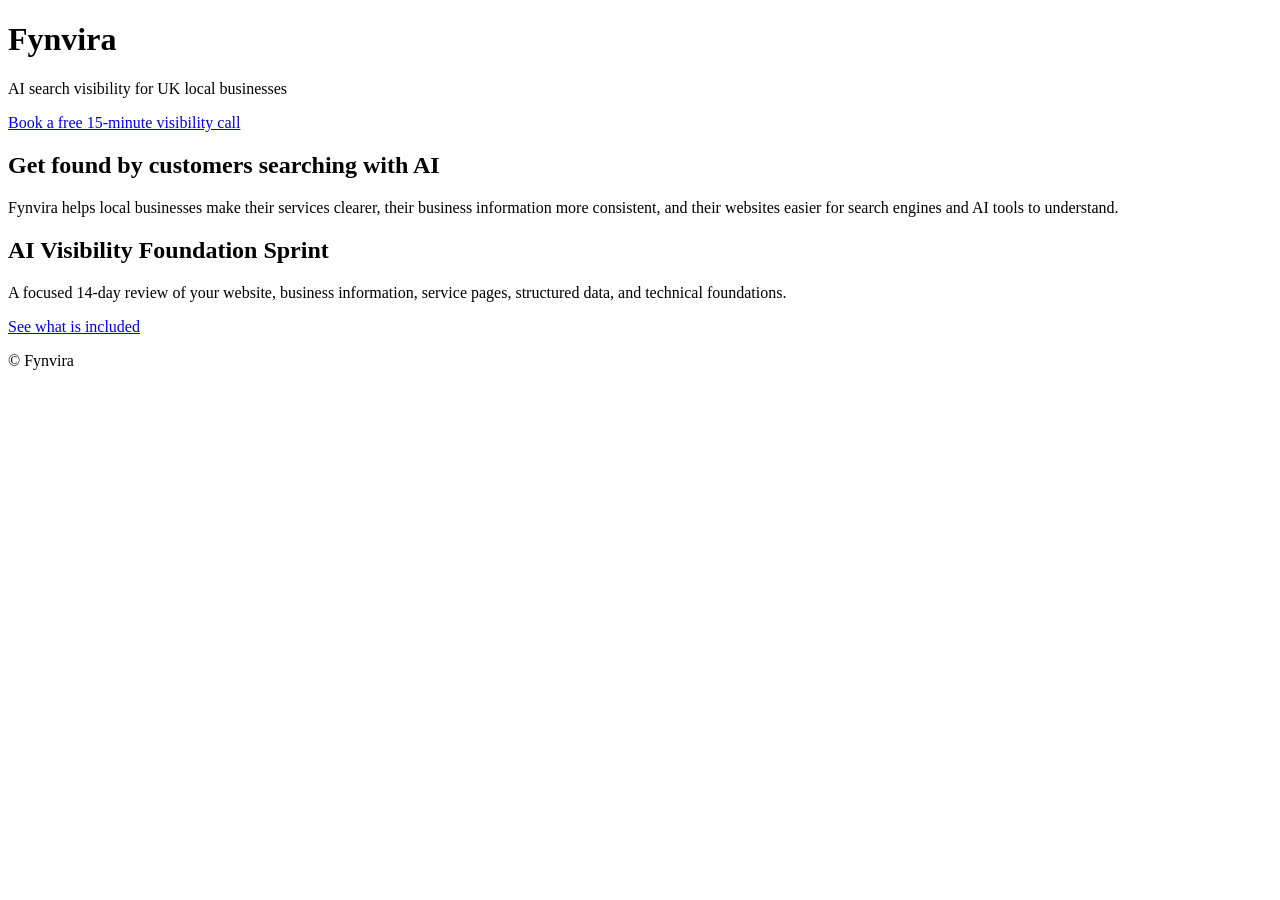
==== index.html @ 626ae85f "Add initial HTML structure for Fynvira website" ====
<!DOCTYPE html>
<html lang="en-GB">
<head>
  <meta charset="UTF-8">
  <meta name="viewport" content="width=device-width, initial-scale=1.0">
  <title>Fynvira | AI Search Visibility for UK Local Businesses</title>
  <meta name="description" content="Fynvira helps UK local businesses improve AI search visibility with clearer service pages, structured data, and practical technical SEO.">
  <link rel="stylesheet" href="style.css">
</head>
<body>
  <header>
    <h1>Fynvira</h1>
    <p>AI search visibility for UK local businesses</p>
    <a href="/contact.html">Book a free 15-minute visibility call</a>
  </header>

  <main>
    <section>
      <h2>Get found by customers searching with AI</h2>
      <p>
        Fynvira helps local businesses make their services clearer, their
        business information more consistent, and their websites easier for
        search engines and AI tools to understand.
      </p>
    </section>

    <section>
      <h2>AI Visibility Foundation Sprint</h2>
      <p>
        A focused 14-day review of your website, business information,
        service pages, structured data, and technical foundations.
      </p>
      <a href="/ai-visibility-foundation-sprint.html">See what is included</a>
    </section>
  </main>

  <footer>
    <p>© Fynvira</p>
  </footer>
</body>
</html>
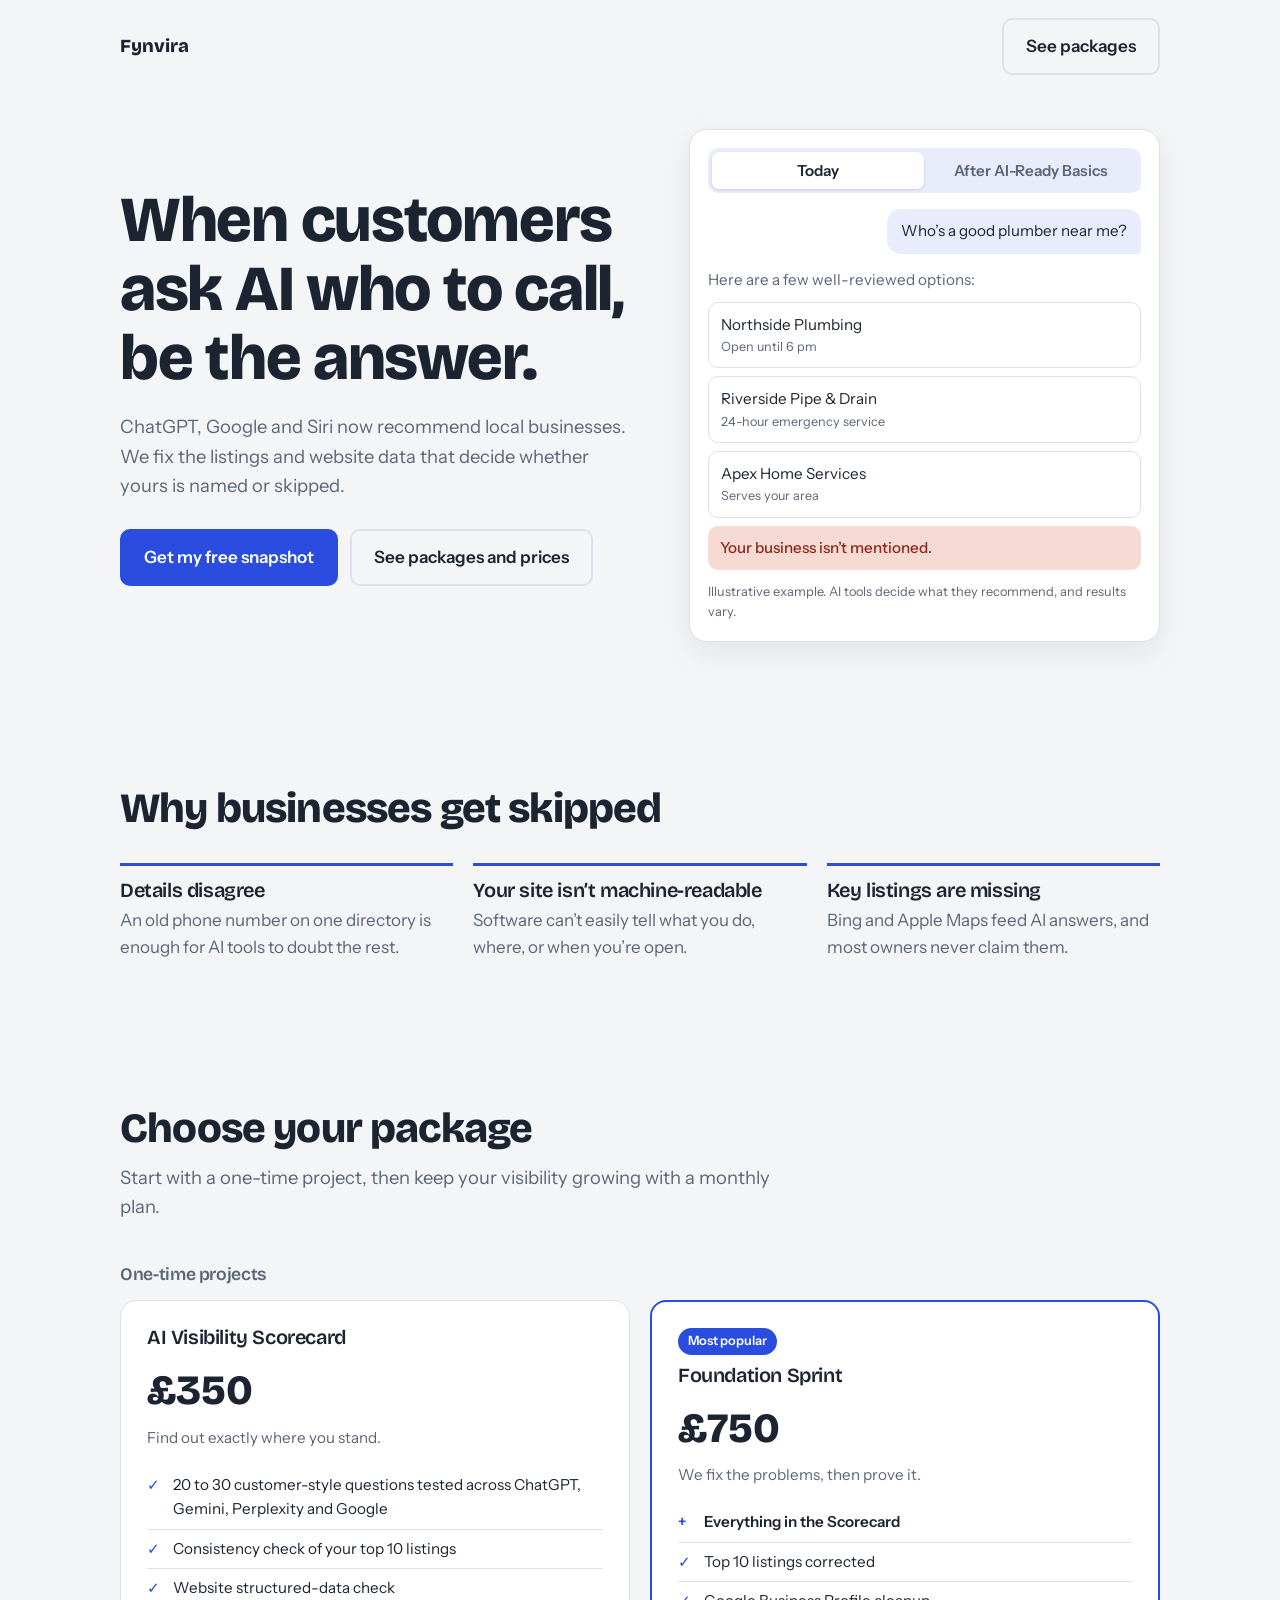
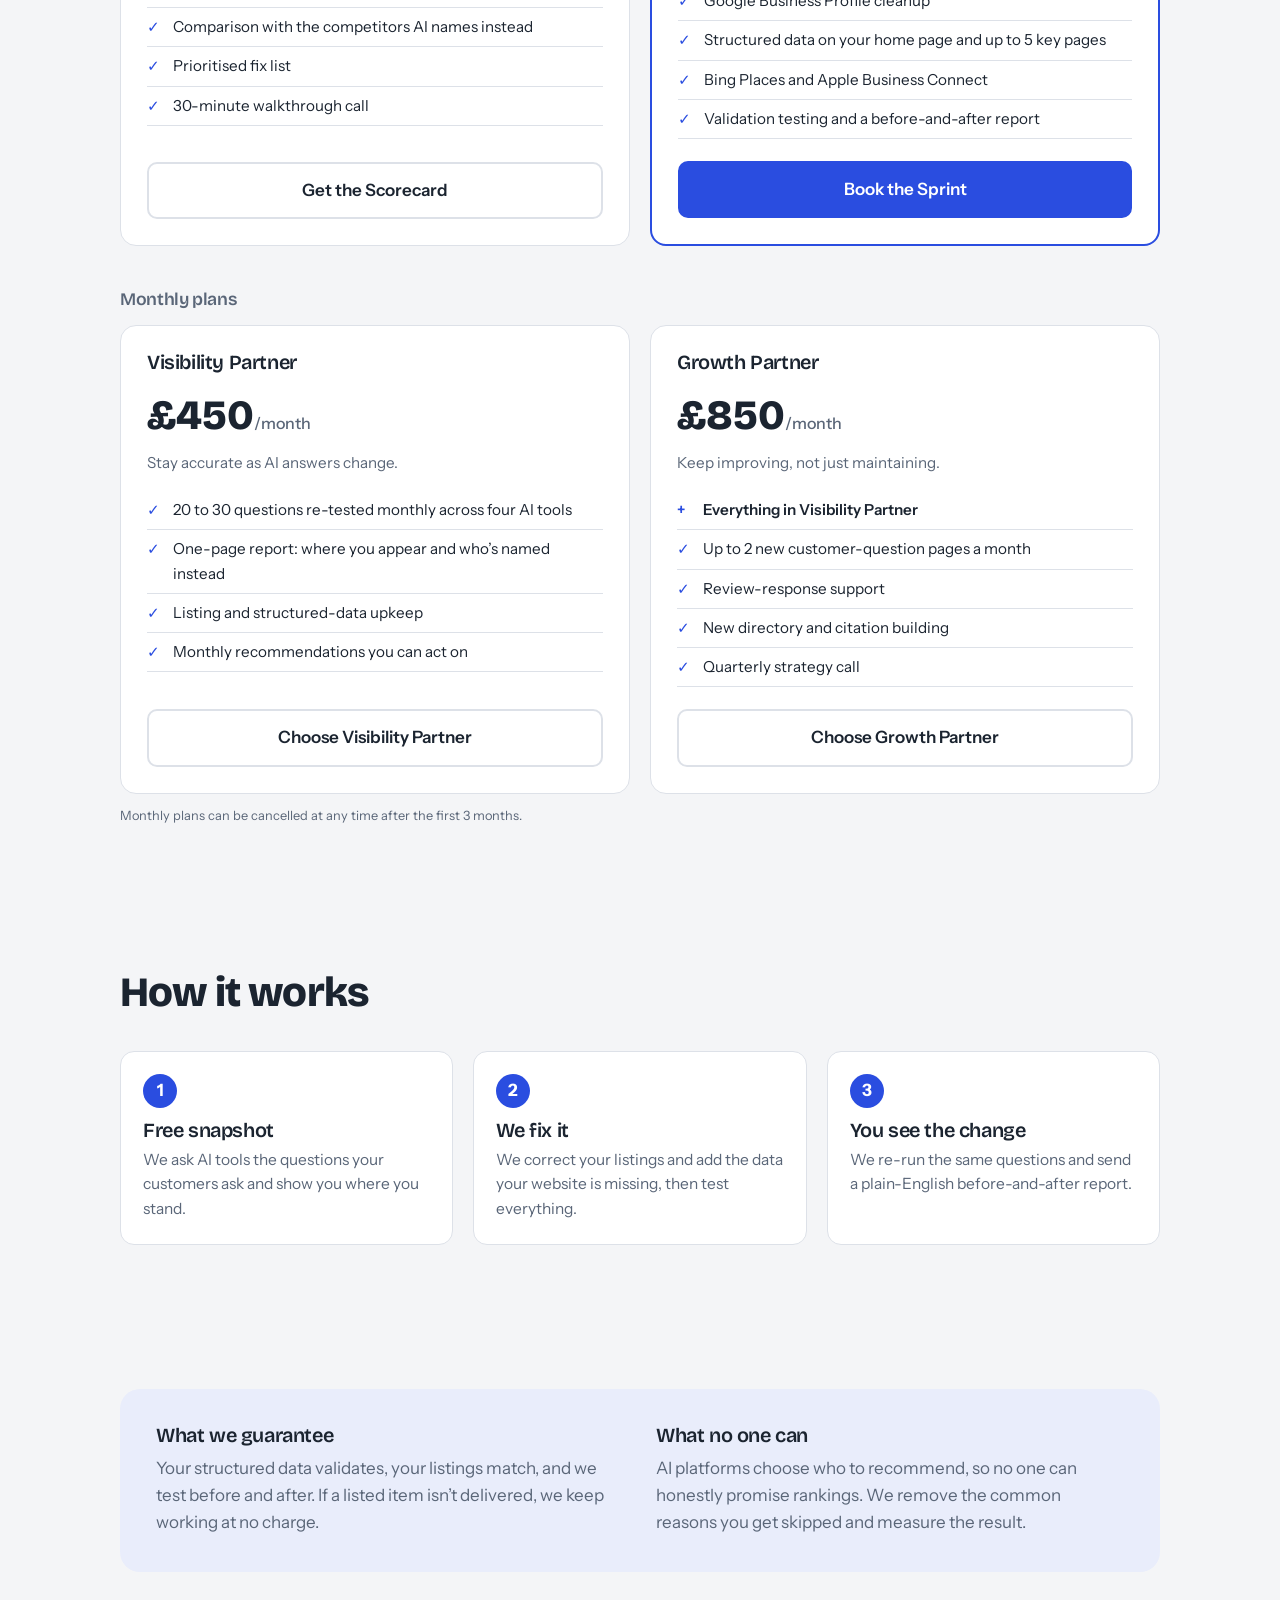
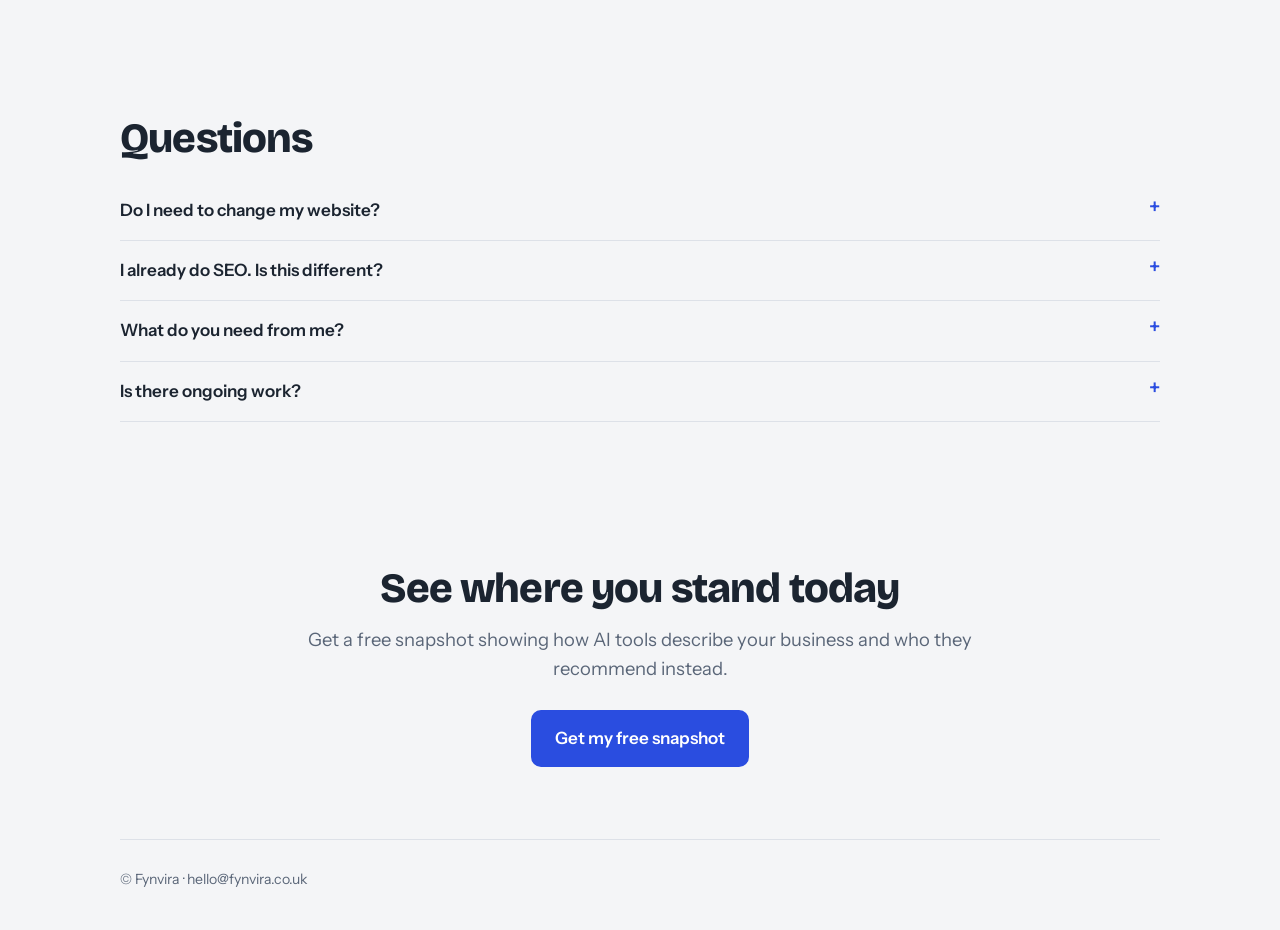
==== commit eb956f4f: "Add files via upload New Fynvira site" ====
--- a/index.html
+++ b/index.html
@@ -1,41 +1,254 @@
 <!DOCTYPE html>
-<html lang="en-GB">
+<html lang="en">
 <head>
-  <meta charset="UTF-8">
-  <meta name="viewport" content="width=device-width, initial-scale=1.0">
-  <title>Fynvira | AI Search Visibility for UK Local Businesses</title>
-  <meta name="description" content="Fynvira helps UK local businesses improve AI search visibility with clearer service pages, structured data, and practical technical SEO.">
-  <link rel="stylesheet" href="style.css">
+<meta charset="utf-8">
+<meta name="viewport" content="width=device-width, initial-scale=1, viewport-fit=cover">
+<title>Fynvira | AI-Ready Basics: get found when customers ask AI</title>
+<meta name="description" content="Fix your listings and website data so ChatGPT, Google and Siri can find, trust and recommend your local business.">
+<link rel="preconnect" href="https://fonts.googleapis.com">
+<link rel="preconnect" href="https://fonts.gstatic.com" crossorigin>
+<link href="https://fonts.googleapis.com/css2?family=Bricolage+Grotesque:opsz,wght@12..96,600;12..96,800&family=Instrument+Sans:wght@400;500;600&display=swap" rel="stylesheet">
+<style>
+:root{--bg:#F4F5F7;--surface:#FFFFFF;--ink:#1B2430;--muted:#5A6678;--line:#DDE1E8;--accent:#2A4DE0;--accent-ink:#FFFFFF;--good:#D5F3E4;--good-ink:#0E5A3A;--bad:#F8DAD5;--bad-ink:#8A2A1B;--soft:#E9EDFB;
+box-sizing:border-box;padding-top:env(safe-area-inset-top,0px);padding-bottom:env(safe-area-inset-bottom,0px);color-scheme:light}
+@media (prefers-color-scheme:dark){:root:not([data-theme="light"]){--bg:#0F141C;--surface:#172030;--ink:#E8ECF3;--muted:#9AA6B8;--line:#2A3547;--accent:#8EA5FF;--accent-ink:#0F141C;--good:#123B2B;--good-ink:#9FE3C2;--bad:#3F1E19;--bad-ink:#F3B2A6;--soft:#1C2742;color-scheme:dark}}
+:root[data-theme="dark"]{--bg:#0F141C;--surface:#172030;--ink:#E8ECF3;--muted:#9AA6B8;--line:#2A3547;--accent:#8EA5FF;--accent-ink:#0F141C;--good:#123B2B;--good-ink:#9FE3C2;--bad:#3F1E19;--bad-ink:#F3B2A6;--soft:#1C2742;color-scheme:dark}
+html{scroll-padding-top:env(safe-area-inset-top,0px);scroll-behavior:smooth}
+*{box-sizing:border-box}
+body{margin:0;background:var(--bg);color:var(--ink);font:400 17px/1.6 "Instrument Sans",system-ui,-apple-system,"Segoe UI",sans-serif}
+h1,h2,h3{font-family:"Bricolage Grotesque","Instrument Sans",system-ui,sans-serif;line-height:1.08;margin:0;letter-spacing:-.02em}
+h1{font-size:clamp(2.4rem,6vw,4rem);font-weight:800}
+h2{font-size:clamp(1.8rem,4vw,2.6rem);font-weight:800}
+h3{font-size:1.25rem;font-weight:600}
+p{margin:0}
+a{color:inherit}
+:focus-visible{outline:3px solid var(--accent);outline-offset:3px}
+.wrap{max-width:1080px;margin:0 auto;padding:0 20px}
+section{padding:72px 0}
+.lede{color:var(--muted);font-size:1.15rem;max-width:56ch}
+header.top{display:flex;justify-content:space-between;align-items:center;padding:18px 0}
+.brand{font-family:"Bricolage Grotesque",sans-serif;font-weight:800;font-size:1.15rem;text-decoration:none}
+.btn{display:inline-block;background:var(--accent);color:var(--accent-ink);padding:13px 22px;border-radius:10px;font-weight:600;text-decoration:none;border:2px solid var(--accent)}
+.btn.ghost{background:transparent;color:var(--ink);border-color:var(--line)}
+.btn:hover{filter:brightness(1.08)}
+.hero{display:grid;grid-template-columns:1.05fr .95fr;gap:48px;align-items:center;padding-top:36px}
+.hero .lede{margin:20px 0 28px}
+.cta-row{display:flex;gap:12px;flex-wrap:wrap}
+.demo{background:var(--surface);border:1px solid var(--line);border-radius:18px;padding:18px;box-shadow:0 10px 30px rgba(20,30,60,.08)}
+.toggle{display:flex;background:var(--soft);border-radius:10px;padding:4px;margin-bottom:16px}
+.toggle button{flex:1;border:0;background:transparent;color:var(--muted);font:600 .95rem "Instrument Sans",sans-serif;padding:9px;border-radius:7px;cursor:pointer}
+.toggle button[aria-pressed="true"]{background:var(--surface);color:var(--ink);box-shadow:0 1px 3px rgba(0,0,0,.15)}
+.q{background:var(--soft);padding:10px 14px;border-radius:14px 14px 4px 14px;margin-left:auto;width:fit-content;max-width:90%;font-size:.95rem}
+.ans{margin-top:14px;font-size:.95rem}
+.ans p{color:var(--muted);margin-bottom:10px}
+.row{display:flex;justify-content:space-between;gap:10px;padding:10px 12px;border:1px solid var(--line);border-radius:10px;margin-bottom:8px}
+.row small{color:var(--muted);display:block}
+.row.you{background:var(--good);border-color:transparent;color:var(--good-ink)}
+.row.you small{color:inherit;opacity:.85}
+.gap{background:var(--bad);color:var(--bad-ink);border-radius:10px;padding:10px 12px;font-weight:500}
+.ans.swap{animation:in .35s ease}
+@keyframes in{from{opacity:0;transform:translateY(6px)}to{opacity:1;transform:none}}
+.note{font-size:.8rem;color:var(--muted);margin-top:12px}
+.problem{display:grid;grid-template-columns:repeat(3,1fr);gap:20px;margin-top:32px}
+.problem div{border-top:3px solid var(--accent);padding-top:14px}
+.problem p{color:var(--muted);margin-top:6px}
+.tiers{display:grid;grid-template-columns:repeat(3,1fr);gap:20px;margin-top:36px;align-items:stretch}
+.tier{background:var(--surface);border:1px solid var(--line);border-radius:16px;padding:26px;display:flex;flex-direction:column}
+.tier.pick{border:2px solid var(--accent);background:var(--surface)}
+.tiers.two{grid-template-columns:repeat(2,1fr)}
+.grp{margin-top:44px;font-size:1.1rem;color:var(--muted);font-weight:600}
+.grp+.tiers{margin-top:16px}
+.per{font-family:"Instrument Sans",system-ui,sans-serif;font-size:1rem;font-weight:500;color:var(--muted)}
+.tag{background:var(--accent);color:var(--accent-ink);font-size:.8rem;font-weight:600;padding:3px 10px;border-radius:99px;width:fit-content;margin-bottom:10px}
+.price{font-family:"Bricolage Grotesque",sans-serif;font-size:2.6rem;font-weight:800;margin:8px 0 2px}
+.tier .for{color:var(--muted);font-size:.95rem;margin-bottom:16px}
+.tier ul{list-style:none;padding:0;margin:0 0 22px;flex:1}
+.tier li{padding:7px 0 7px 26px;position:relative;border-bottom:1px solid var(--line);font-size:.95rem}
+.tier li::before{content:"✓";position:absolute;left:0;color:var(--accent);font-weight:700}
+.tier li.plus{font-weight:600}
+.tier li.plus::before{content:"+"}
+.tier .btn{text-align:center}
+.steps{list-style:none;padding:0;margin:36px 0 0;display:grid;grid-template-columns:repeat(3,1fr);gap:20px;counter-reset:s}
+.steps li{counter-increment:s;background:var(--surface);border:1px solid var(--line);border-radius:14px;padding:22px}
+.steps li::before{content:counter(s);display:grid;place-items:center;width:34px;height:34px;border-radius:50%;background:var(--accent);color:var(--accent-ink);font-weight:700;margin-bottom:12px}
+.steps p{color:var(--muted);margin-top:6px;font-size:.97rem}
+.promise{background:var(--soft);border-radius:20px;padding:36px;display:grid;grid-template-columns:1fr 1fr;gap:32px}
+.promise h3{margin-bottom:8px}
+.promise p{color:var(--muted)}
+details{border-bottom:1px solid var(--line);padding:16px 0}
+summary{cursor:pointer;font-weight:600;list-style:none;display:flex;justify-content:space-between;gap:12px}
+summary::after{content:"+";color:var(--accent);font-size:1.3rem;line-height:1}
+details[open] summary::after{content:"−"}
+details p{color:var(--muted);margin-top:10px;max-width:64ch}
+.final{text-align:center}
+.final .lede{margin:14px auto 26px}
+footer{padding:28px 0 40px;color:var(--muted);font-size:.88rem;border-top:1px solid var(--line)}
+@media (max-width:820px){.hero,.promise{grid-template-columns:1fr}.problem,.tiers,.tiers.two,.steps{grid-template-columns:1fr}section{padding:52px 0}}
+@media (prefers-reduced-motion:reduce){html{scroll-behavior:auto}.ans.swap{animation:none}}
+</style>
 </head>
 <body>
-  <header>
-    <h1>Fynvira</h1>
-    <p>AI search visibility for UK local businesses</p>
-    <a href="/contact.html">Book a free 15-minute visibility call</a>
-  </header>
-
-  <main>
-    <section>
-      <h2>Get found by customers searching with AI</h2>
-      <p>
-        Fynvira helps local businesses make their services clearer, their
-        business information more consistent, and their websites easier for
-        search engines and AI tools to understand.
-      </p>
-    </section>
-
-    <section>
-      <h2>AI Visibility Foundation Sprint</h2>
-      <p>
-        A focused 14-day review of your website, business information,
-        service pages, structured data, and technical foundations.
-      </p>
-      <a href="/ai-visibility-foundation-sprint.html">See what is included</a>
-    </section>
-  </main>
-
-  <footer>
-    <p>© Fynvira</p>
-  </footer>
+<div class="wrap">
+<header class="top">
+<a class="brand" href="#top">Fynvira</a>
+<a class="btn ghost" href="#packages">See packages</a>
+</header>
+
+<section class="hero" id="top">
+<div>
+<h1>When customers ask AI who to call, be the answer.</h1>
+<p class="lede">ChatGPT, Google and Siri now recommend local businesses. We fix the listings and website data that decide whether yours is named or skipped.</p>
+<div class="cta-row">
+<a class="btn" href="mailto:hello@fynvira.co.uk?subject=Free%20AI%20visibility%20snapshot">Get my free snapshot</a>
+<a class="btn ghost" href="#packages">See packages and prices</a>
+</div>
+</div>
+<div class="demo" aria-live="polite">
+<div class="toggle" role="group" aria-label="Compare before and after">
+<button type="button" id="b1" aria-pressed="true">Today</button>
+<button type="button" id="b2" aria-pressed="false">After AI-Ready Basics</button>
+</div>
+<div class="q">Who’s a good plumber near me?</div>
+<div class="ans" id="ans"></div>
+<p class="note">Illustrative example. AI tools decide what they recommend, and results vary.</p>
+</div>
+</section>
+
+<section>
+<h2>Why businesses get skipped</h2>
+<div class="problem">
+<div><h3>Details disagree</h3><p>An old phone number on one directory is enough for AI tools to doubt the rest.</p></div>
+<div><h3>Your site isn’t machine-readable</h3><p>Software can’t easily tell what you do, where, or when you’re open.</p></div>
+<div><h3>Key listings are missing</h3><p>Bing and Apple Maps feed AI answers, and most owners never claim them.</p></div>
+</div>
+</section>
+
+<section id="packages">
+<h2>Choose your package</h2>
+<p class="lede" style="margin-top:12px">Start with a one-time project, then keep your visibility growing with a monthly plan.</p>
+<h3 class="grp">One-time projects</h3>
+<div class="tiers two">
+<div class="tier">
+<h3>AI Visibility Scorecard</h3>
+<div class="price">£350</div>
+<p class="for">Find out exactly where you stand.</p>
+<ul>
+<li>20 to 30 customer-style questions tested across ChatGPT, Gemini, Perplexity and Google</li>
+<li>Consistency check of your top 10 listings</li>
+<li>Website structured-data check</li>
+<li>Comparison with the competitors AI names instead</li>
+<li>Prioritised fix list</li>
+<li>30-minute walkthrough call</li>
+</ul>
+<a class="btn ghost" href="mailto:hello@fynvira.co.uk?subject=AI%20Visibility%20Scorecard">Get the Scorecard</a>
+</div>
+<div class="tier pick">
+<span class="tag">Most popular</span>
+<h3>Foundation Sprint</h3>
+<div class="price">£750</div>
+<p class="for">We fix the problems, then prove it.</p>
+<ul>
+<li class="plus">Everything in the Scorecard</li>
+<li>Top 10 listings corrected</li>
+<li>Google Business Profile cleanup</li>
+<li>Structured data on your home page and up to 5 key pages</li>
+<li>Bing Places and Apple Business Connect</li>
+<li>Validation testing and a before-and-after report</li>
+</ul>
+<a class="btn" href="mailto:hello@fynvira.co.uk?subject=Foundation%20Sprint">Book the Sprint</a>
+</div>
+</div>
+<h3 class="grp">Monthly plans</h3>
+<div class="tiers two">
+<div class="tier">
+<h3>Visibility Partner</h3>
+<div class="price">£450<span class="per">/month</span></div>
+<p class="for">Stay accurate as AI answers change.</p>
+<ul>
+<li>20 to 30 questions re-tested monthly across four AI tools</li>
+<li>One-page report: where you appear and who’s named instead</li>
+<li>Listing and structured-data upkeep</li>
+<li>Monthly recommendations you can act on</li>
+</ul>
+<a class="btn ghost" href="mailto:hello@fynvira.co.uk?subject=Visibility%20Partner">Choose Visibility Partner</a>
+</div>
+<div class="tier">
+<h3>Growth Partner</h3>
+<div class="price">£850<span class="per">/month</span></div>
+<p class="for">Keep improving, not just maintaining.</p>
+<ul>
+<li class="plus">Everything in Visibility Partner</li>
+<li>Up to 2 new customer-question pages a month</li>
+<li>Review-response support</li>
+<li>New directory and citation building</li>
+<li>Quarterly strategy call</li>
+</ul>
+<a class="btn ghost" href="mailto:hello@fynvira.co.uk?subject=Growth%20Partner">Choose Growth Partner</a>
+</div>
+</div>
+<p class="note">Monthly plans can be cancelled at any time after the first 3 months.</p>
+</section>
+
+<section>
+<h2>How it works</h2>
+<ol class="steps">
+<li><h3>Free snapshot</h3><p>We ask AI tools the questions your customers ask and show you where you stand.</p></li>
+<li><h3>We fix it</h3><p>We correct your listings and add the data your website is missing, then test everything.</p></li>
+<li><h3>You see the change</h3><p>We re-run the same questions and send a plain-English before-and-after report.</p></li>
+</ol>
+</section>
+
+<section>
+<div class="promise">
+<div>
+<h3>What we guarantee</h3>
+<p>Your structured data validates, your listings match, and we test before and after. If a listed item isn’t delivered, we keep working at no charge.</p>
+</div>
+<div>
+<h3>What no one can</h3>
+<p>AI platforms choose who to recommend, so no one can honestly promise rankings. We remove the common reasons you get skipped and measure the result.</p>
+</div>
+</div>
+</section>
+
+<section>
+<h2>Questions</h2>
+<div style="margin-top:20px">
+<details><summary>Do I need to change my website?</summary><p>We add behind-the-scenes data to key pages. Your design and text stay the same, and we’ll work with your web developer if you have one.</p></details>
+<details><summary>I already do SEO. Is this different?</summary><p>Yes. SEO helps people find your pages. This helps software understand and trust your business information. We check what’s in place first so you don’t pay for duplicates.</p></details>
+<details><summary>What do you need from me?</summary><p>Access to your Google Business Profile and website, a list of your services and hours, and 15 minutes for a kickoff call.</p></details>
+<details><summary>Is there ongoing work?</summary><p>Only if you want it. The Scorecard and Foundation Sprint are one-time. Visibility Partner and Growth Partner are monthly plans that keep tracking and improving how AI tools describe you.</p></details>
+</div>
+</section>
+
+<section class="final">
+<h2>See where you stand today</h2>
+<p class="lede">Get a free snapshot showing how AI tools describe your business and who they recommend instead.</p>
+<a class="btn" href="mailto:hello@fynvira.co.uk?subject=Free%20AI%20visibility%20snapshot">Get my free snapshot</a>
+</section>
+
+<footer>© Fynvira · hello@fynvira.co.uk</footer>
+</div>
+<script>
+(function(){
+var ans=document.getElementById('ans'),b1=document.getElementById('b1'),b2=document.getElementById('b2');
+var before='<p>Here are a few well-reviewed options:</p>'+
+'<div class="row"><div>Northside Plumbing<small>Open until 6 pm</small></div></div>'+
+'<div class="row"><div>Riverside Pipe &amp; Drain<small>24-hour emergency service</small></div></div>'+
+'<div class="row"><div>Apex Home Services<small>Serves your area</small></div></div>'+
+'<div class="gap">Your business isn’t mentioned.</div>';
+var after='<p>Here are a few well-reviewed options:</p>'+
+'<div class="row you"><div>Your Business<small>Open until 6 pm · Emergency calls · Serves your whole area</small></div></div>'+
+'<div class="row"><div>Northside Plumbing<small>Open until 6 pm</small></div></div>'+
+'<div class="row"><div>Riverside Pipe &amp; Drain<small>24-hour emergency service</small></div></div>';
+function show(h,on){
+ans.innerHTML=h;ans.classList.remove('swap');void ans.offsetWidth;ans.classList.add('swap');
+b1.setAttribute('aria-pressed',on?'false':'true');b2.setAttribute('aria-pressed',on?'true':'false');
+}
+b1.addEventListener('click',function(){show(before,false)});
+b2.addEventListener('click',function(){show(after,true)});
+ans.innerHTML=before;
+})();
+</script>
 </body>
 </html>
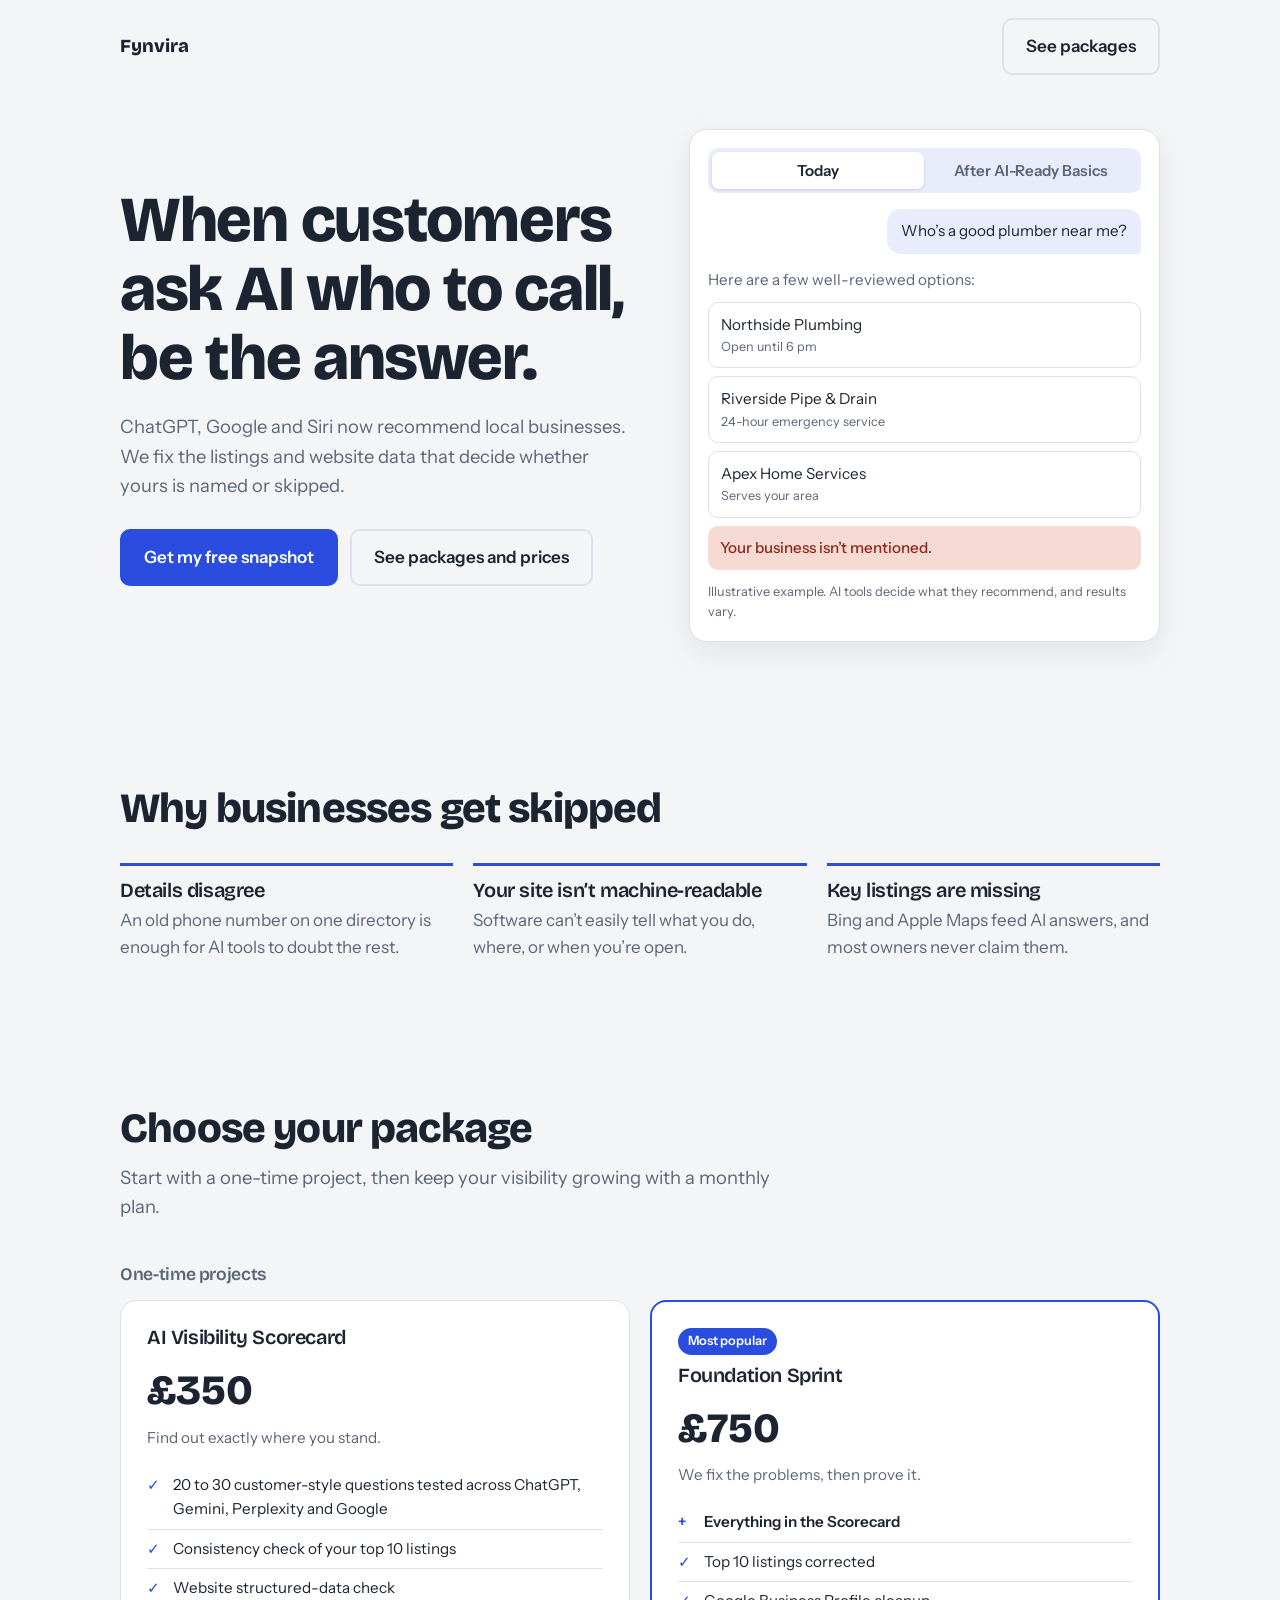
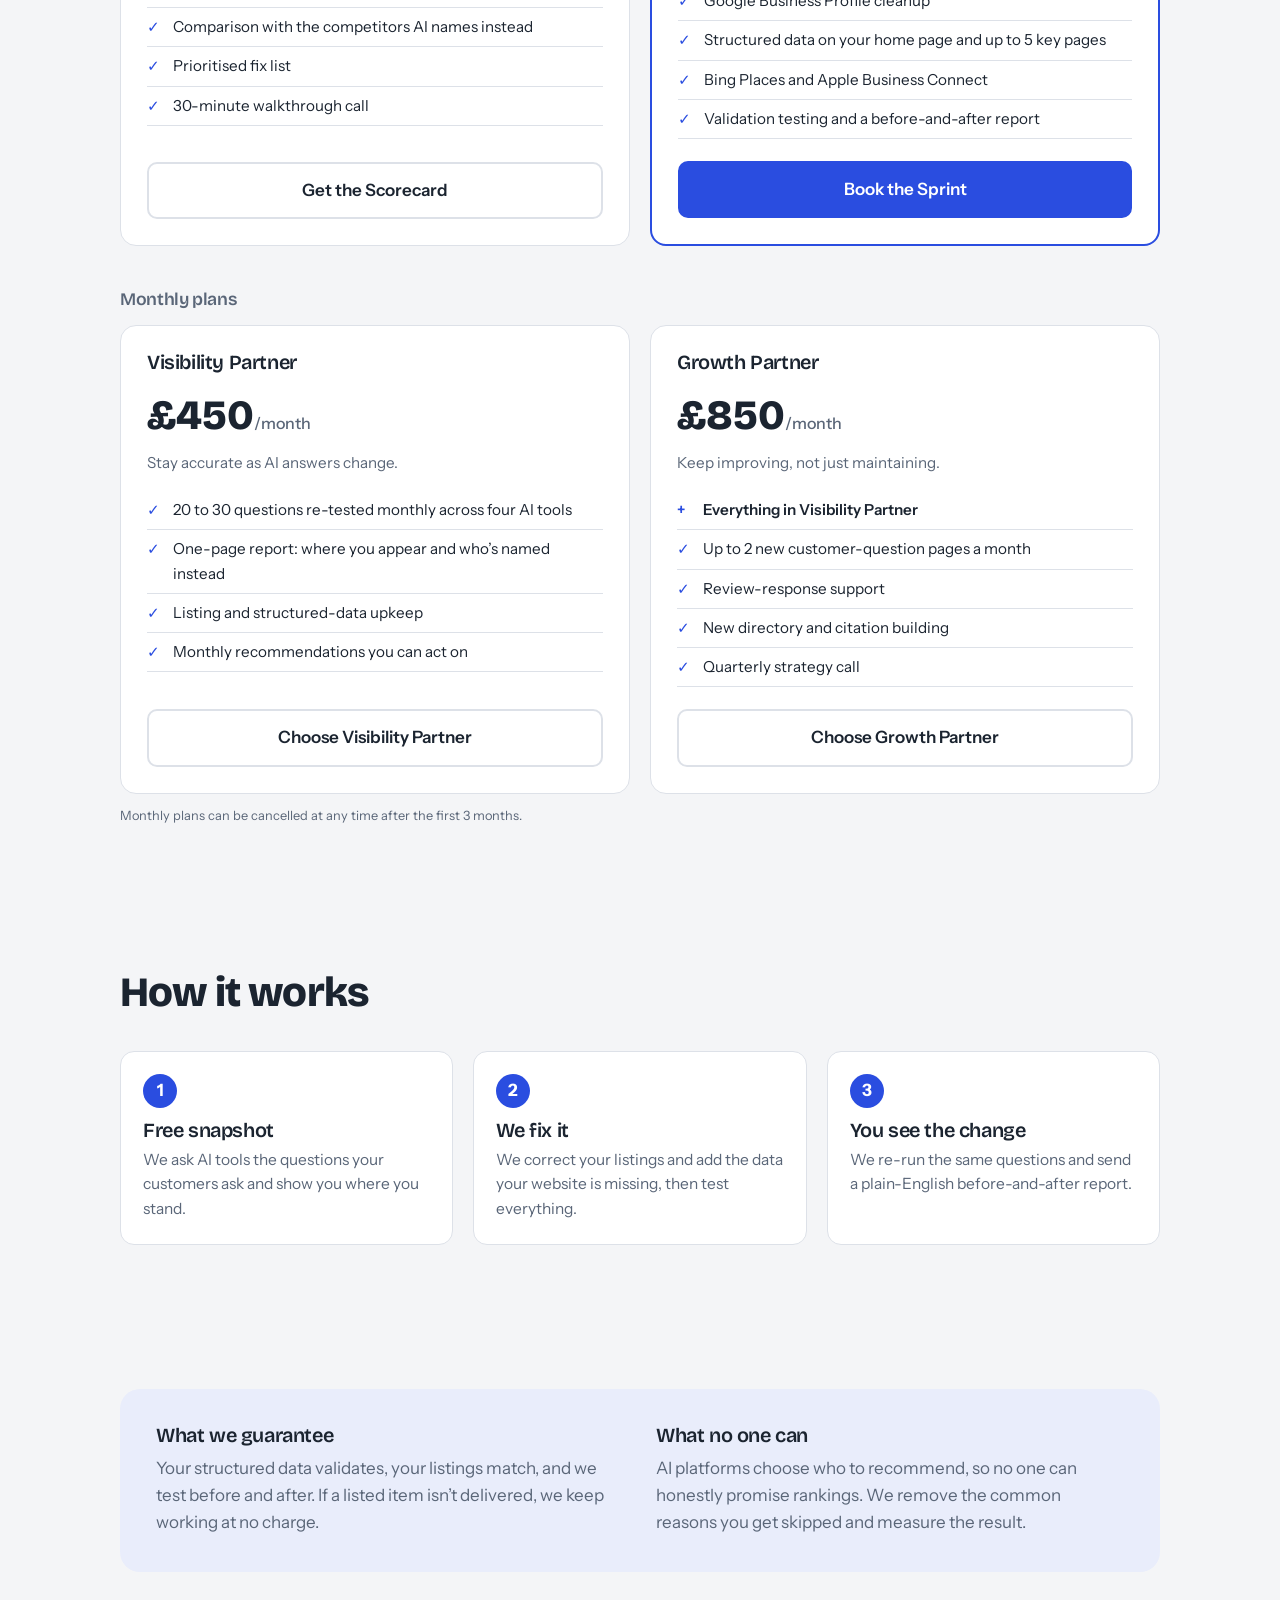
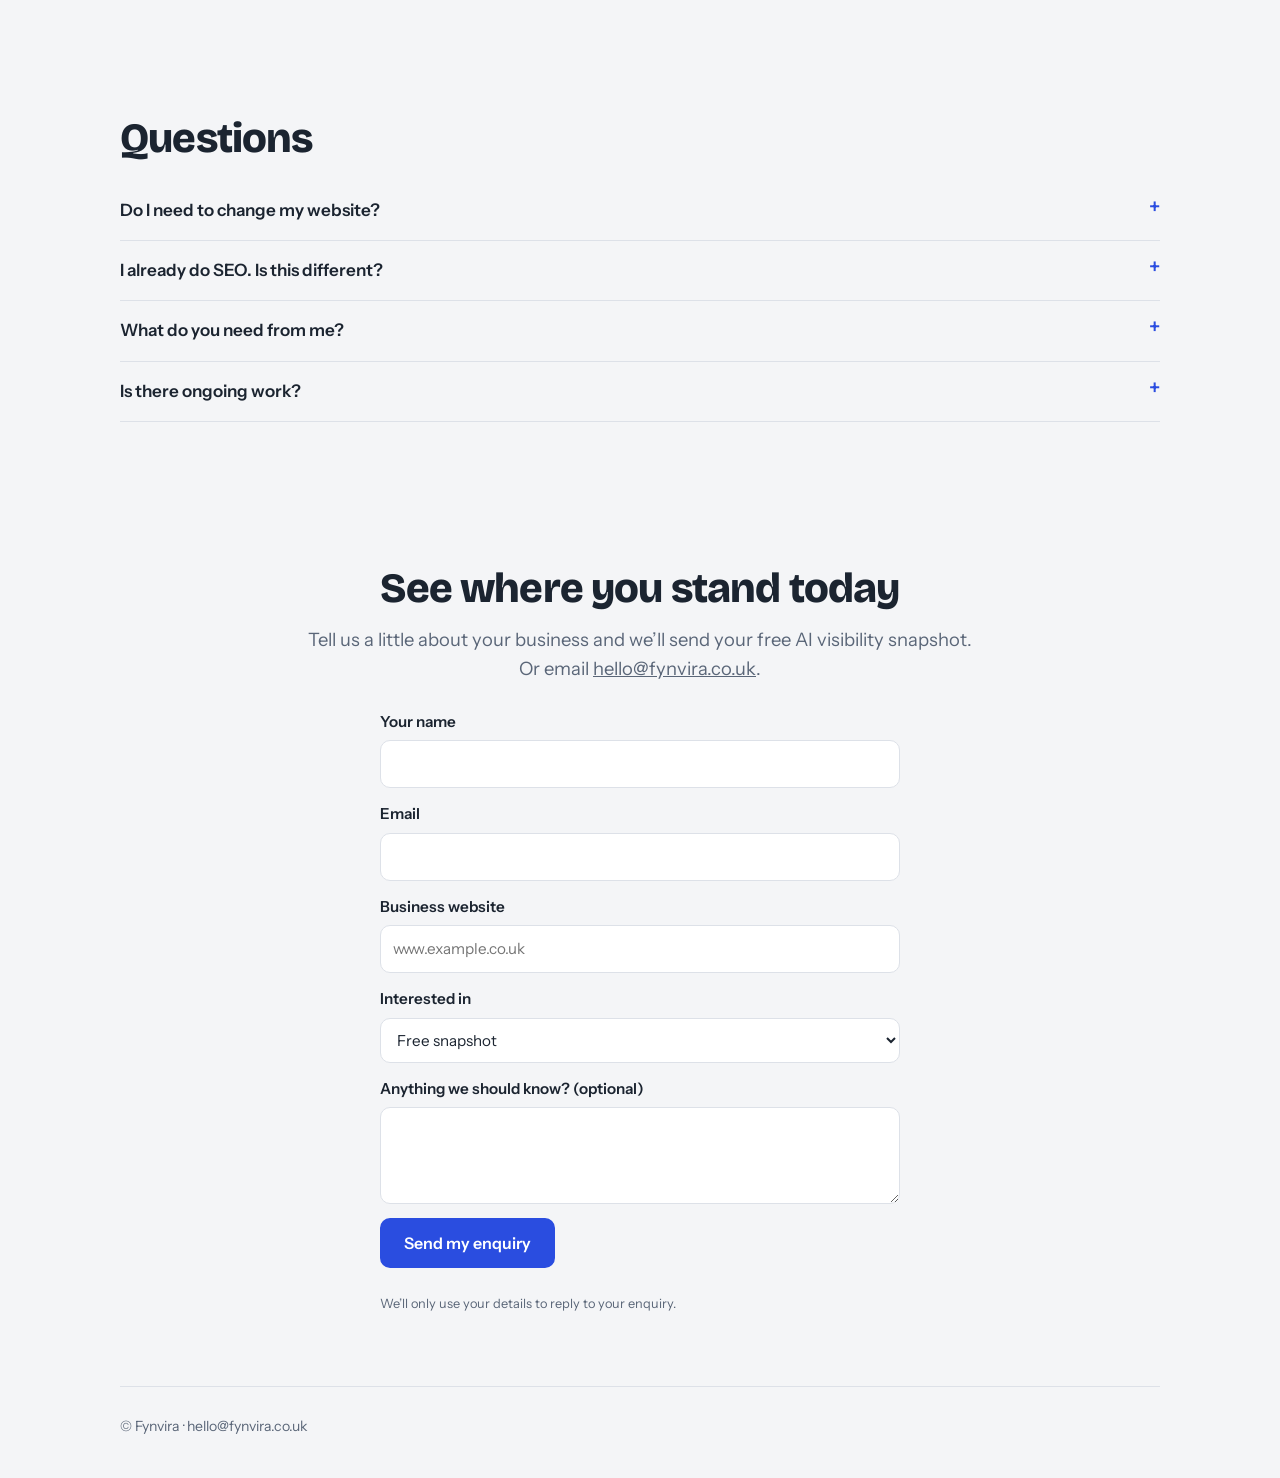
==== commit 9caaeaa8: "updated" ====
--- a/index.html
+++ b/index.html
@@ -59,6 +59,11 @@
 .grp{margin-top:44px;font-size:1.1rem;color:var(--muted);font-weight:600}
 .grp+.tiers{margin-top:16px}
 .per{font-family:"Instrument Sans",system-ui,sans-serif;font-size:1rem;font-weight:500;color:var(--muted)}
+.form{max-width:520px;margin:0 auto;text-align:left;display:grid;gap:14px}
+.form label{display:grid;gap:6px;font-weight:600;font-size:.95rem}
+.form input,.form select,.form textarea{font:inherit;font-weight:400;padding:11px 12px;border:1px solid var(--line);border-radius:10px;background:var(--surface);color:var(--ink);width:100%}
+.form .btn{cursor:pointer;font:600 1rem "Instrument Sans",system-ui,sans-serif;justify-self:start}
+.hp{display:none}
 .tag{background:var(--accent);color:var(--accent-ink);font-size:.8rem;font-weight:600;padding:3px 10px;border-radius:99px;width:fit-content;margin-bottom:10px}
 .price{font-family:"Bricolage Grotesque",sans-serif;font-size:2.6rem;font-weight:800;margin:8px 0 2px}
 .tier .for{color:var(--muted);font-size:.95rem;margin-bottom:16px}
@@ -99,7 +104,7 @@
 <h1>When customers ask AI who to call, be the answer.</h1>
 <p class="lede">ChatGPT, Google and Siri now recommend local businesses. We fix the listings and website data that decide whether yours is named or skipped.</p>
 <div class="cta-row">
-<a class="btn" href="mailto:hello@fynvira.co.uk?subject=Free%20AI%20visibility%20snapshot">Get my free snapshot</a>
+<a class="btn" href="#contact" data-pkg="Free snapshot">Get my free snapshot</a>
 <a class="btn ghost" href="#packages">See packages and prices</a>
 </div>
 </div>
@@ -140,7 +145,7 @@
 <li>Prioritised fix list</li>
 <li>30-minute walkthrough call</li>
 </ul>
-<a class="btn ghost" href="mailto:hello@fynvira.co.uk?subject=AI%20Visibility%20Scorecard">Get the Scorecard</a>
+<a class="btn ghost" href="#contact" data-pkg="AI Visibility Scorecard">Get the Scorecard</a>
 </div>
 <div class="tier pick">
 <span class="tag">Most popular</span>
@@ -155,7 +160,7 @@
 <li>Bing Places and Apple Business Connect</li>
 <li>Validation testing and a before-and-after report</li>
 </ul>
-<a class="btn" href="mailto:hello@fynvira.co.uk?subject=Foundation%20Sprint">Book the Sprint</a>
+<a class="btn" href="#contact" data-pkg="Foundation Sprint">Book the Sprint</a>
 </div>
 </div>
 <h3 class="grp">Monthly plans</h3>
@@ -170,7 +175,7 @@
 <li>Listing and structured-data upkeep</li>
 <li>Monthly recommendations you can act on</li>
 </ul>
-<a class="btn ghost" href="mailto:hello@fynvira.co.uk?subject=Visibility%20Partner">Choose Visibility Partner</a>
+<a class="btn ghost" href="#contact" data-pkg="Visibility Partner">Choose Visibility Partner</a>
 </div>
 <div class="tier">
 <h3>Growth Partner</h3>
@@ -183,7 +188,7 @@
 <li>New directory and citation building</li>
 <li>Quarterly strategy call</li>
 </ul>
-<a class="btn ghost" href="mailto:hello@fynvira.co.uk?subject=Growth%20Partner">Choose Growth Partner</a>
+<a class="btn ghost" href="#contact" data-pkg="Growth Partner">Choose Growth Partner</a>
 </div>
 </div>
 <p class="note">Monthly plans can be cancelled at any time after the first 3 months.</p>
@@ -221,10 +226,22 @@
 </div>
 </section>
 
-<section class="final">
+<section class="final" id="contact">
 <h2>See where you stand today</h2>
-<p class="lede">Get a free snapshot showing how AI tools describe your business and who they recommend instead.</p>
-<a class="btn" href="mailto:hello@fynvira.co.uk?subject=Free%20AI%20visibility%20snapshot">Get my free snapshot</a>
+<p class="lede">Tell us a little about your business and we’ll send your free AI visibility snapshot. Or email <a href="mailto:hello@fynvira.co.uk">hello@fynvira.co.uk</a>.</p>
+<form class="form" action="https://api.web3forms.com/submit" method="POST">
+<input type="hidden" name="access_key" value="YOUR_WEB3FORMS_ACCESS_KEY">
+<input type="hidden" name="subject" value="New Fynvira enquiry">
+<input type="hidden" name="from_name" value="Fynvira website">
+<input type="checkbox" name="botcheck" class="hp" tabindex="-1" autocomplete="off" aria-hidden="true">
+<label>Your name<input name="name" required autocomplete="name"></label>
+<label>Email<input type="email" name="email" required autocomplete="email"></label>
+<label>Business website<input name="website" placeholder="www.example.co.uk" autocomplete="url"></label>
+<label>Interested in<select name="package" id="pkg"><option>Free snapshot</option><option>AI Visibility Scorecard</option><option>Foundation Sprint</option><option>Visibility Partner</option><option>Growth Partner</option></select></label>
+<label>Anything we should know? (optional)<textarea name="message" rows="3"></textarea></label>
+<button class="btn" type="submit">Send my enquiry</button>
+<p class="note">We’ll only use your details to reply to your enquiry.</p>
+</form>
 </section>
 
 <footer>© Fynvira · hello@fynvira.co.uk</footer>
@@ -248,6 +265,8 @@
 b1.addEventListener('click',function(){show(before,false)});
 b2.addEventListener('click',function(){show(after,true)});
 ans.innerHTML=before;
+var sel=document.getElementById('pkg');
+document.querySelectorAll('[data-pkg]').forEach(function(a){a.addEventListener('click',function(){if(sel)sel.value=a.getAttribute('data-pkg')})});
 })();
 </script>
 </body>
